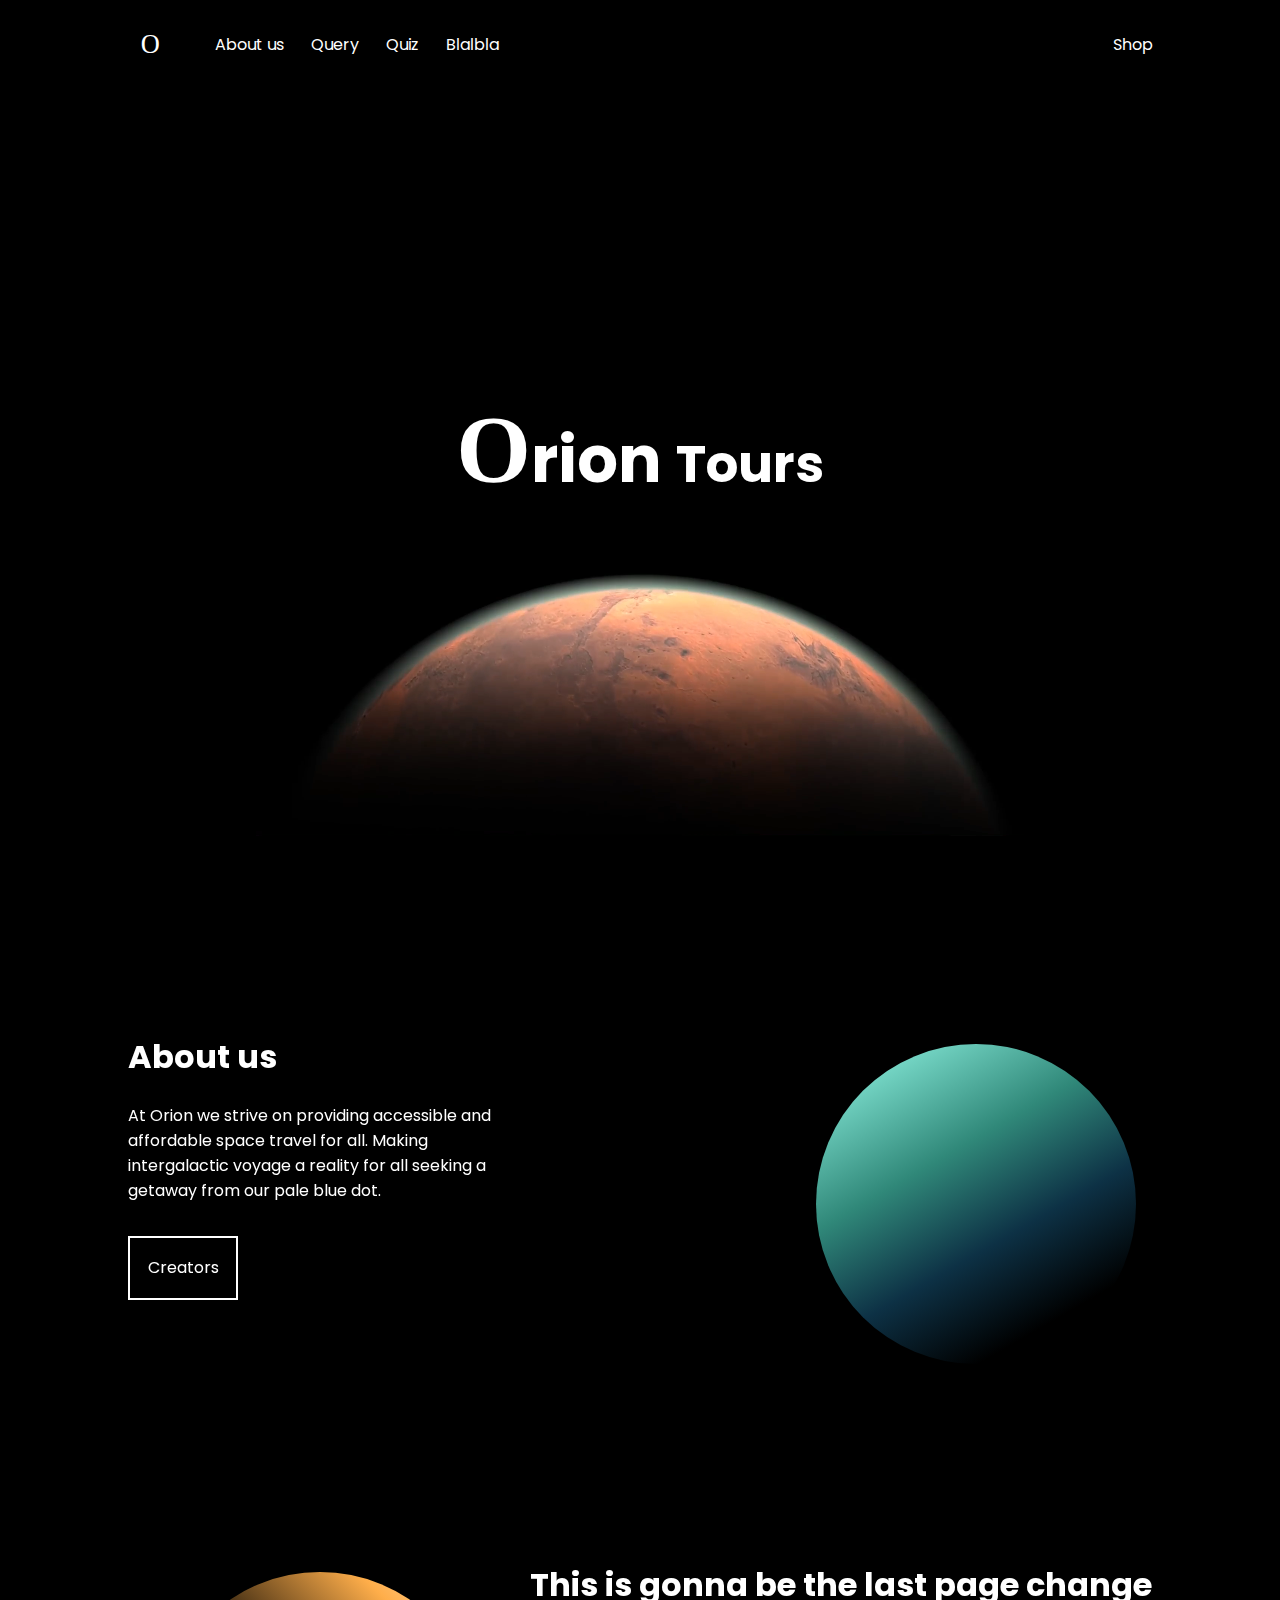
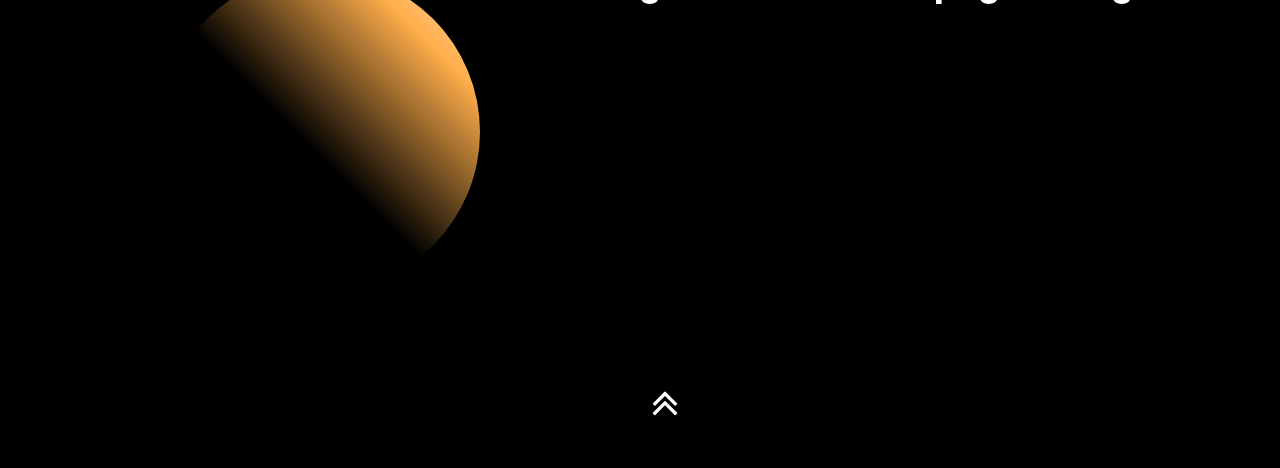
==== main-page.html @ 4e4b9c11 "push the bitches" ====
<!DOCTYPE html>
<html lang="en">
<head>
    <meta charset="UTF-8">
    <meta http-equiv="X-UA-Compatible" content="IE=edge">
    <meta name="viewport" content="width=device-width, initial-scale=1.0">
    <title>Orion Tours</title>
    <link rel="stylesheet" href="css/stylesheet.css">
    <link rel="stylesheet" href="css/main-stylesheet.css">
</head>
<body>
    <section class="hero">
        
        <div class="navigation">
            <a href="main-page.html" class="orion_logo"><span class="bigO">O</span></a>
            <nav>
                <ul class="primary-nav">
                    <li><a href="#about">About us</a></li>
                    <li><a href="query-page.html">Query</a></li>
                    <li><a href="quiz.html">Quiz</a></li>
                    <li><a href="#">Blalbla </a></li>
                </ul>

                <ul class="secondary-nav">
                    <li><a id="secondary-nav" href="#">Shop</a></li>
                </ul>
            </nav>
        </div>

        <h1 class="scroll"><span class="bigO">O</span>rion <span class="tours-h1">Tours</span></h1>

       
            <video autoplay muted loop id="video-pos" >
                <source src="assets/planet.mp4" type="video/mp4" >
            </video>
     
    </section>

    <section class="about" id="about">
        <div class="text-info">
            <h1 >About us </h1>
            <p>At Orion we strive on providing accessible and affordable space travel for all. Making intergalactic voyage a reality for all seeking a getaway from our pale blue dot. 
            </p>
          
            <a href="#" class="creator-button">Creators</a>
            
         </div>
         <div class="planet-circle"></div>
        

    </section>

    <section class="last-page">
        <h1>This is gonna be the last page change</h1>
        <div class="planet-circle-two"></div>
        <a href="#"><svg width="50" height="50" viewBox="0 0 2048 2048" xmlns="http://www.w3.org/2000/svg"><path d="M1523 1440q0 13-10 23l-50 50q-10 10-23 10t-23-10l-393-393-393 393q-10 10-23 10t-23-10l-50-50q-10-10-10-23t10-23l466-466q10-10 23-10t23 10l466 466q10 10 10 23zm0-384q0 13-10 23l-50 50q-10 10-23 10t-23-10l-393-393-393 393q-10 10-23 10t-23-10l-50-50q-10-10-10-23t10-23l466-466q10-10 23-10t23 10l466 466q10 10 10 23z"/></svg></a>

    </section>

    <script>
        /* parralax effect on h1 */
        window.addEventListener('scroll',function(e){
            const target= document.querySelector('.scroll');
            var scrolled = window.pageYOffset;
            var rate = scrolled * -0.5;
            target.style.transform = 'translate3d(0px,' +rate+'px, 0px)';
        });
    </script>
</body>
</html>
---- css/stylesheet.css ----
*{
    scroll-behavior:smooth;
}
.hero{
    block-size: 50em;
    width: 100%;
    height: 100vh;
    display: flex;
    justify-content: center;
    align-items: center;
}
#video-pos{
    position: absolute;
    top:47%;
    width: 60%;
    height: 60%;
    z-index: -2;
}
h1{
    z-index:-1;
}
.navigation{
    position: fixed;
    padding: 1em 0 0.5em 0;
    top: 0;
    width: 100%;
    background-color: black;
    float: left;
    z-index: 1;
}
.primary-nav{
    position: relative;
    width: 60%;
    left: 9%;
    float: left;

}
.secondary-nav{
    position: relative;
    float: right;
    right: 10%;  
}
a.orion_logo{
    position: relative;
    font-size: 1.1rem;
    padding: 1%;
    left: 10%;
    float: left;
}
a#secondary-nav:hover{
    color:  var(--orion-blue);
}
a:hover{
    color: var(--orion-orange);
}
a:active{
    color: var(--orion-blue);
}
a#secondary-nav:active{
    color: var(--orion-orange);
}

nav li {
    display: inline;
    text-decoration: none;
    padding-left: 1% ;
}
.hero h1{
    font-size: 4rem;
}
.tours-h1{
    font-style: normal;
    font-size: 3.2rem;
}
a{
    text-decoration: none;
    color: white;
    padding: 1%;
}


.bigO{
    font-family: Georgia, 'Times New Roman', Times, serif;
    font-size: 1.5em;
}
.about{
    block-size: 25em;
    padding: 7em 7em 0 8em;
    background-color: black;
}
.text-info{ 
    float: left;
    width: 30vw;
}
.planet-circle{
    margin: 2em;
    float: right;
    background: linear-gradient(150deg, rgba(153,255,237,1) 0%, rgba(48,136,121,1) 37%, rgba(13,49,69,1) 60%, rgba(0,0,0,1) 82%);
    border-radius: 50%;
    width: 20em;
    height: 20em;
}

.last-page{
    position: relative;
    block-size: 25em;
    padding: 10%;
}
.last-page h1 {
    float:right;
}
.planet-circle-two{
    margin: 2em;
    float: left;
    background: linear-gradient(225deg, rgba(255,226,191,1) 0%, rgba(255,174,74,1) 19%, rgba(0,0,0,1) 54%);
    border-radius: 50%;
    width: 20em;
    height: 20em;
}
svg{
    position: absolute;
    fill: white;
    align-items: center;
    bottom: 40px;
    left: 50%;
}
.creator-button{
    position: absolute;
    bottom: -400px;
    border: 2px solid white;
    padding: 1.1em;
}
a.creator-button:hover{
    color: black;
    background-color: white;
}
a.creator-button:active{
    color: white;
    background-color: black;
}
---- css/main-stylesheet.css ----
@import url('https://fonts.googleapis.com/css2?family=Poppins:wght@400;600&display=swap');
:root{
    --orion-blue: #308879;
    --orion-orange: #ffcf94;
}
body{
    margin: 0;
    padding: 0;
    font-family: 'Poppins', sans-serif;
    background-color:black;
    color: white;
}
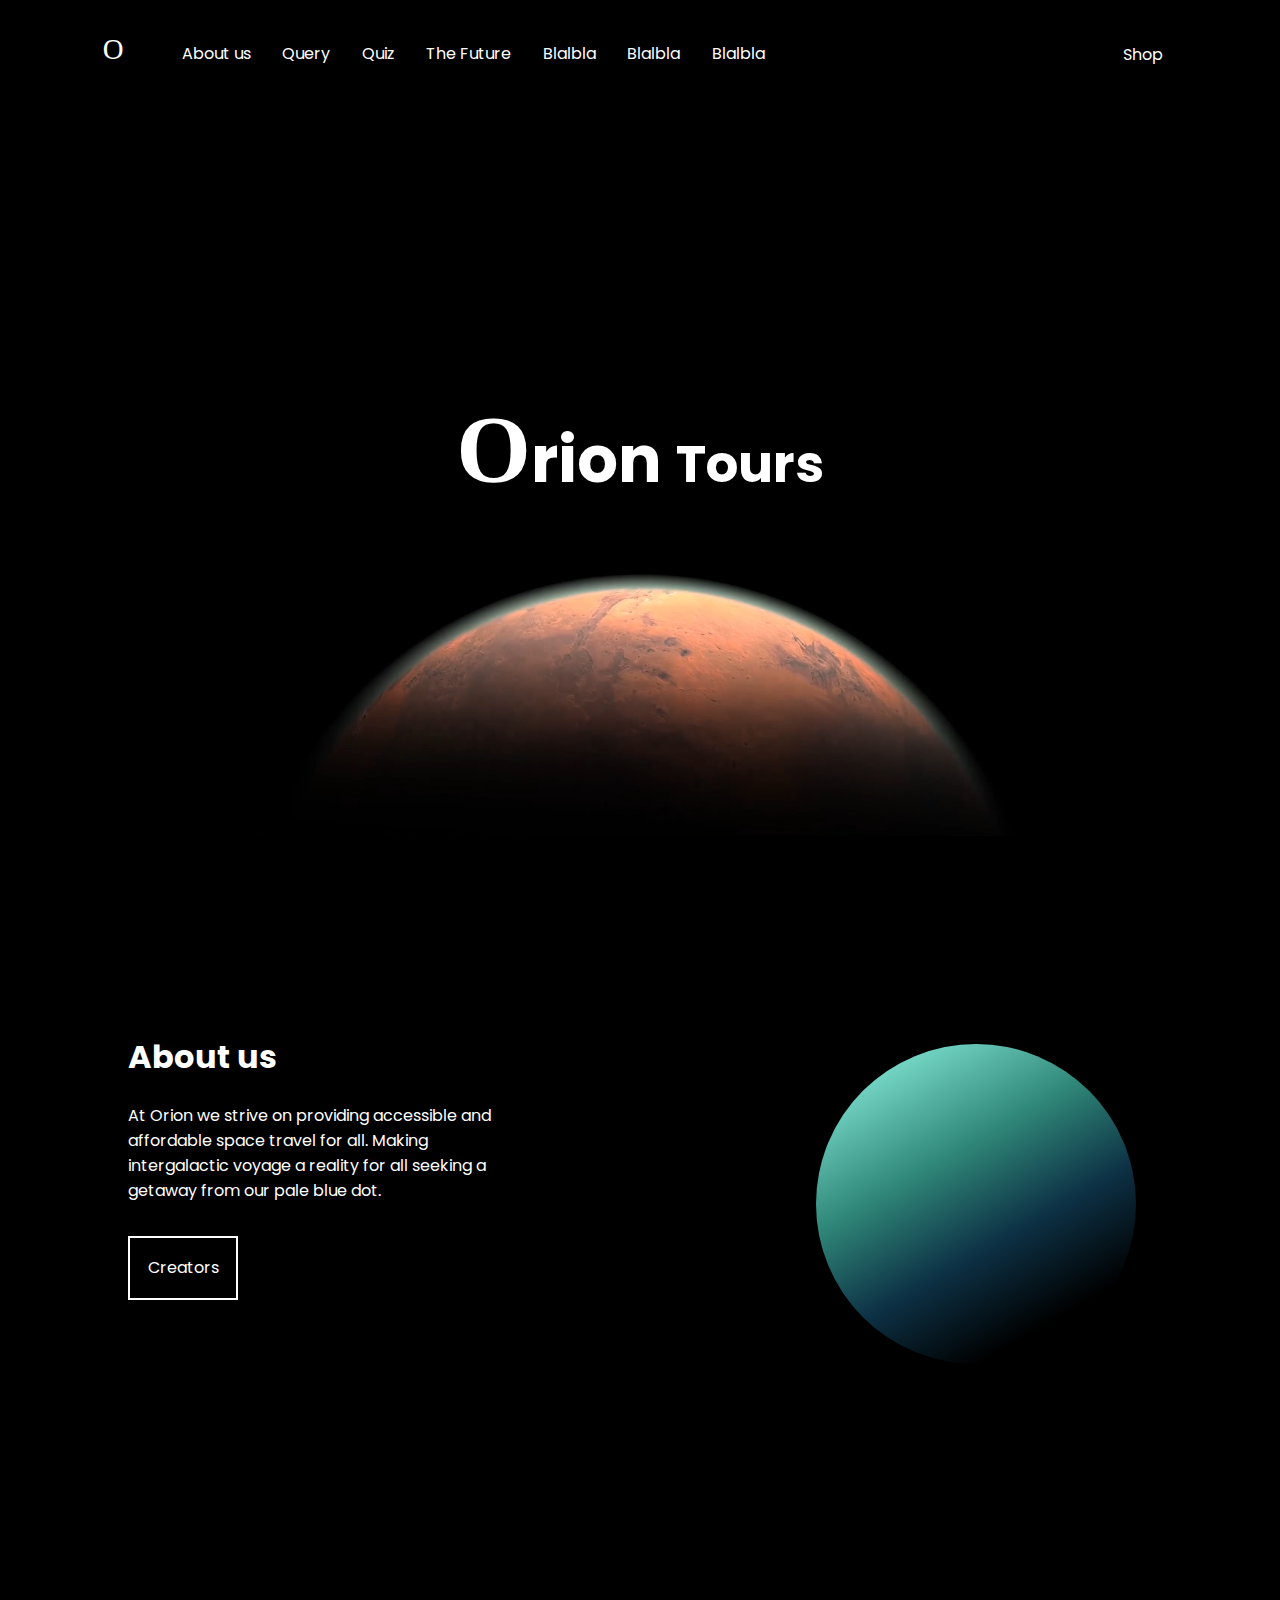
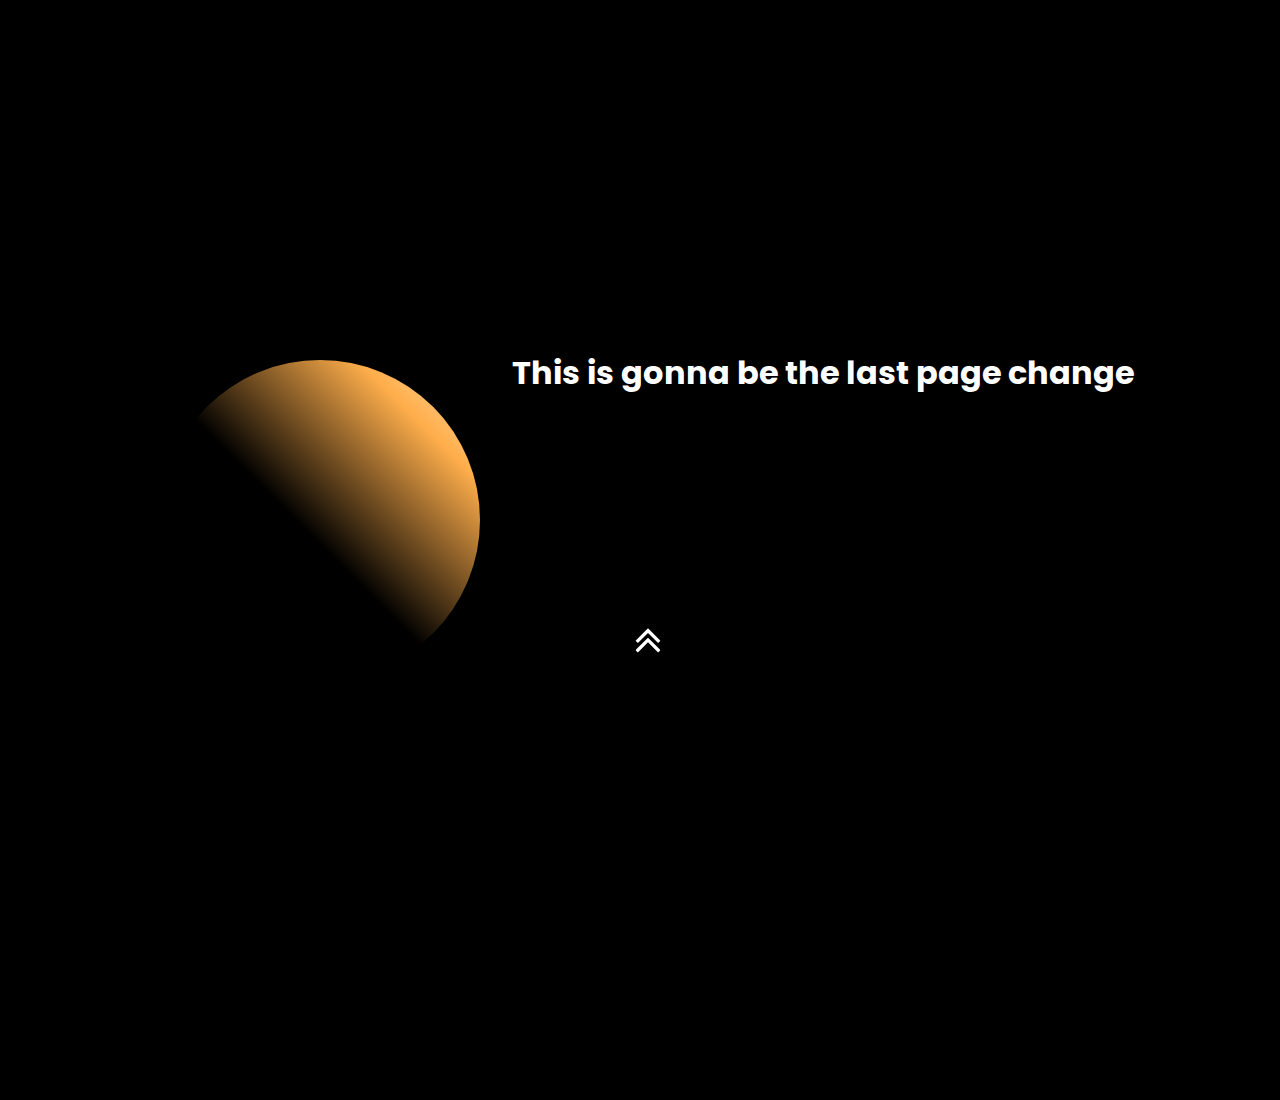
==== commit 691c37d2: "Blow your fucking mind" ====
--- a/main-page.html
+++ b/main-page.html
@@ -4,6 +4,7 @@
     <meta charset="UTF-8">
     <meta http-equiv="X-UA-Compatible" content="IE=edge">
     <meta name="viewport" content="width=device-width, initial-scale=1.0">
+    <link rel="shortcut icon" href="assets/favicon.png" type="image/png">
     <title>Orion Tours</title>
     <link rel="stylesheet" href="css/stylesheet.css">
     <link rel="stylesheet" href="css/main-stylesheet.css">
@@ -12,19 +13,31 @@
     <section class="hero">
         
         <div class="navigation">
-            <a href="main-page.html" class="orion_logo"><span class="bigO">O</span></a>
+        <div class="orion_logo">
+            <a href="main-page.html" ><span class="bigO">O</span></a>
+        </div>
+        <div class="primary-nav">
             <nav>
-                <ul class="primary-nav">
+                <ul >
                     <li><a href="#about">About us</a></li>
                     <li><a href="query-page.html">Query</a></li>
                     <li><a href="quiz.html">Quiz</a></li>
+                    <li><a href="personal-page.html">The Future</a></li>
                     <li><a href="#">Blalbla </a></li>
+                    <li><a href="#">Blalbla </a></li>
+                    <li><a href="#">Blalbla </a></li>
+                   
                 </ul>
-
-                <ul class="secondary-nav">
+            </nav>
+        </div>
+        <div class="secondary-nav">   
+            <nav>
+                <ul >
                     <li><a id="secondary-nav" href="#">Shop</a></li>
                 </ul>
-            </nav>
+            </nav>  
+        </div>
+
         </div>
 
         <h1 class="scroll"><span class="bigO">O</span>rion <span class="tours-h1">Tours</span></h1>
@@ -46,14 +59,16 @@
             
          </div>
          <div class="planet-circle"></div>
-        
+    <div class="bottom">
+            <a href="#"><svg width="50" height="50" viewBox="0 0 2048 2048" xmlns="http://www.w3.org/2000/svg"><path d="M1523 1440q0 13-10 23l-50 50q-10 10-23 10t-23-10l-393-393-393 393q-10 10-23 10t-23-10l-50-50q-10-10-10-23t10-23l466-466q10-10 23-10t23 10l466 466q10 10 10 23zm0-384q0 13-10 23l-50 50q-10 10-23 10t-23-10l-393-393-393 393q-10 10-23 10t-23-10l-50-50q-10-10-10-23t10-23l466-466q10-10 23-10t23 10l466 466q10 10 10 23z"/></svg></a>
+    </div>
 
     </section>
 
     <section class="last-page">
         <h1>This is gonna be the last page change</h1>
         <div class="planet-circle-two"></div>
-        <a href="#"><svg width="50" height="50" viewBox="0 0 2048 2048" xmlns="http://www.w3.org/2000/svg"><path d="M1523 1440q0 13-10 23l-50 50q-10 10-23 10t-23-10l-393-393-393 393q-10 10-23 10t-23-10l-50-50q-10-10-10-23t10-23l466-466q10-10 23-10t23 10l466 466q10 10 10 23zm0-384q0 13-10 23l-50 50q-10 10-23 10t-23-10l-393-393-393 393q-10 10-23 10t-23-10l-50-50q-10-10-10-23t10-23l466-466q10-10 23-10t23 10l466 466q10 10 10 23z"/></svg></a>
+        
 
     </section>
 
@@ -61,10 +76,11 @@
         /* parralax effect on h1 */
         window.addEventListener('scroll',function(e){
             const target= document.querySelector('.scroll');
-            var scrolled = window.pageYOffset;
-            var rate = scrolled * -0.5;
+            let scrolled = window.pageYOffset;
+            let rate = scrolled * -0.5;
             target.style.transform = 'translate3d(0px,' +rate+'px, 0px)';
         });
     </script>
+      
 </body>
 </html>--- a/css/stylesheet.css
+++ b/css/stylesheet.css
@@ -1,5 +1,6 @@
 *{
     scroll-behavior:smooth;
+    box-sizing: border-box;
 }
 .hero{
     block-size: 50em;
@@ -21,43 +22,36 @@
 }
 .navigation{
     position: fixed;
-    padding: 1em 0 0.5em 0;
-    top: 0;
+    top:0; 
+    display: flex;
+    align-items: baseline;
     width: 100%;
     background-color: black;
-    float: left;
     z-index: 1;
+    padding: 2% 8% 0 8%;
 }
 .primary-nav{
-    position: relative;
-    width: 60%;
-    left: 9%;
-    float: left;
+    width: 100%;
+    margin: 0;
+}
 
+.secondary-nav{
+    width: 10%;
+    margin: 0;
 }
-.secondary-nav{
-    position: relative;
-    float: right;
-    right: 10%;  
-}
-a.orion_logo{
-    position: relative;
-    font-size: 1.1rem;
-    padding: 1%;
-    left: 10%;
-    float: left;
+.orion_logo a{
+    font-size: 1.2em;
+    padding: 2%;
 }
 a#secondary-nav:hover{
-    color:  var(--orion-blue);
+    border-bottom:2px solid  var(--orion-blue);
 }
 a:hover{
-    color: var(--orion-orange);
+    border-bottom:2px solid var(--orion-orange);
 }
-a:active{
+.orion_logo a:hover{
     color: var(--orion-blue);
-}
-a#secondary-nav:active{
-    color: var(--orion-orange);
+    border: none;
 }
 
 nav li {
@@ -84,7 +78,7 @@
     font-size: 1.5em;
 }
 .about{
-    block-size: 25em;
+    height: 100vh;
     padding: 7em 7em 0 8em;
     background-color: black;
 }
@@ -102,8 +96,8 @@
 }
 
 .last-page{
-    position: relative;
-    block-size: 25em;
+    position: absolute;
+    height: 100vh;
     padding: 10%;
 }
 .last-page h1 {
@@ -118,11 +112,7 @@
     height: 20em;
 }
 svg{
-    position: absolute;
     fill: white;
-    align-items: center;
-    bottom: 40px;
-    left: 50%;
 }
 .creator-button{
     position: absolute;
@@ -138,3 +128,13 @@
     color: white;
     background-color: black;
 }
+.last-page a:hover{
+    border: none;
+}
+.bottom{
+    position: relative;
+    display: flex;
+    justify-content: center;
+    bottom: -1200px;
+    z-index: 1;
+}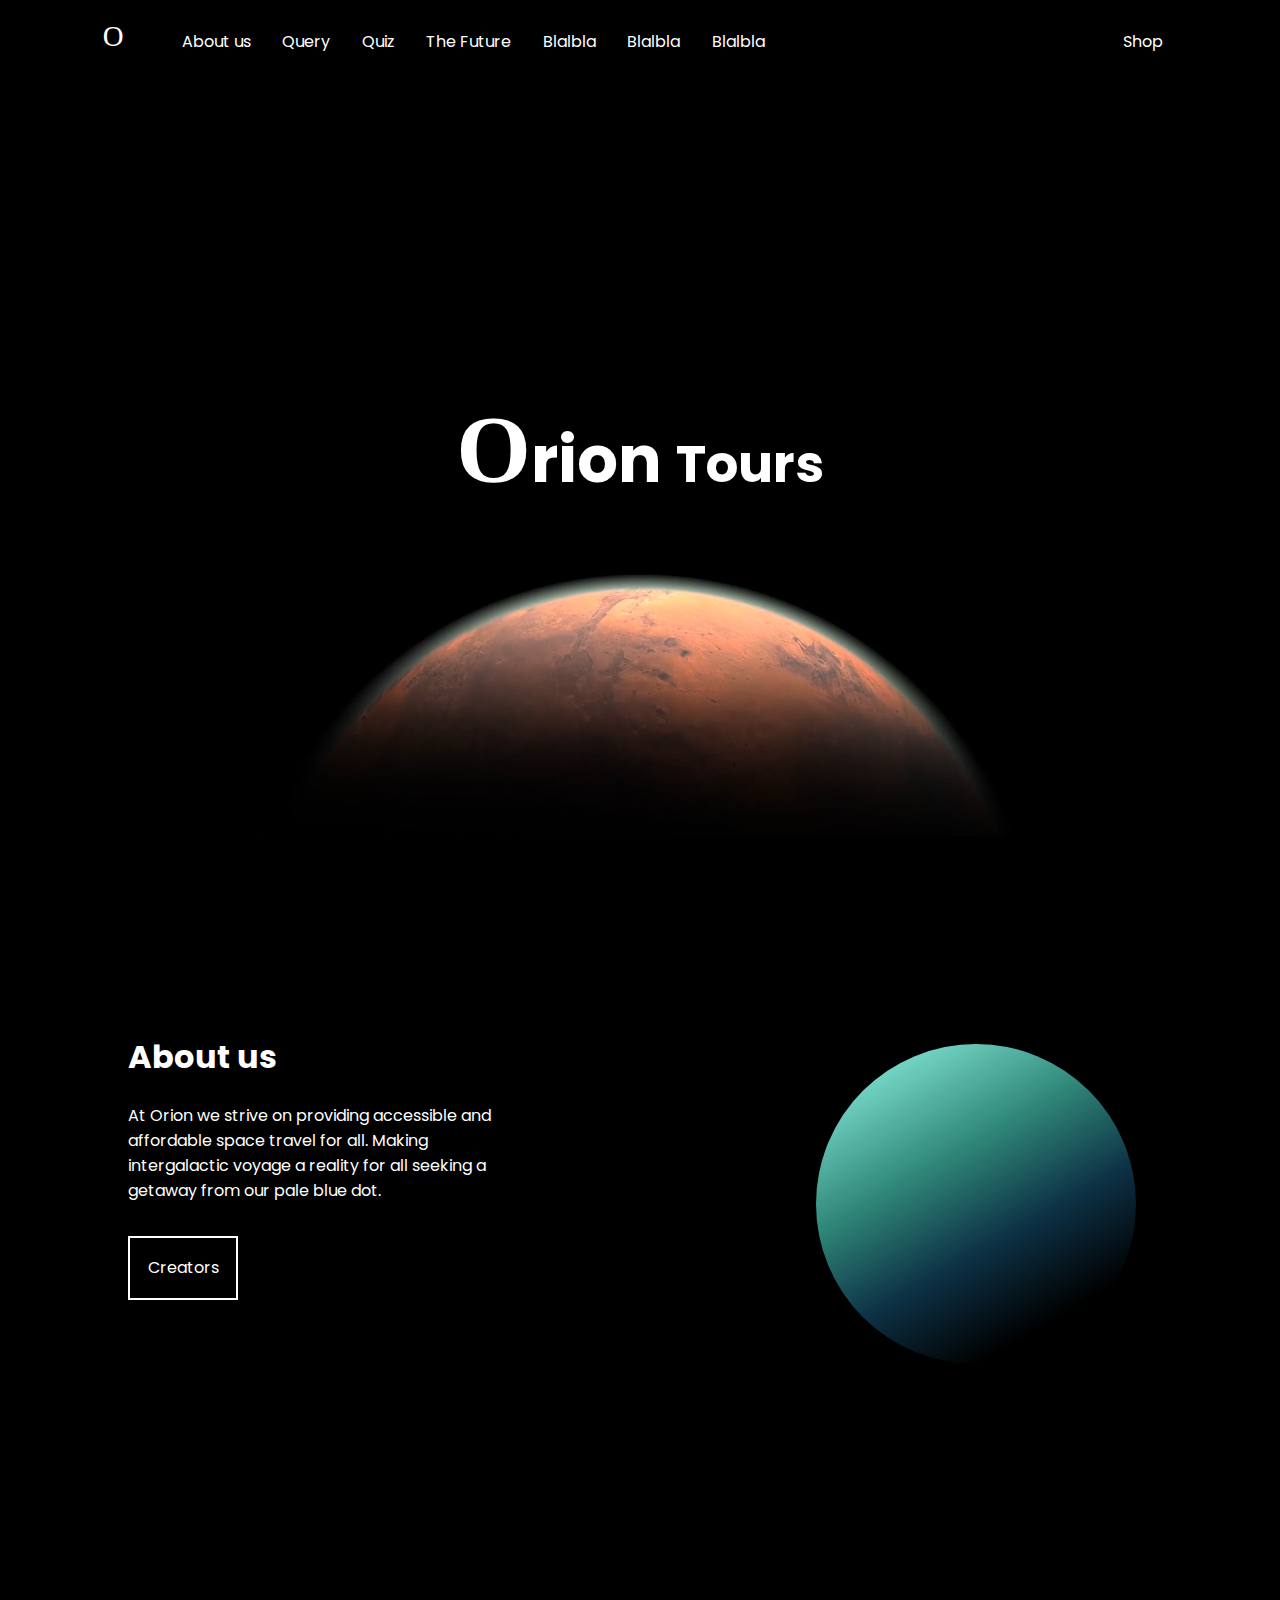
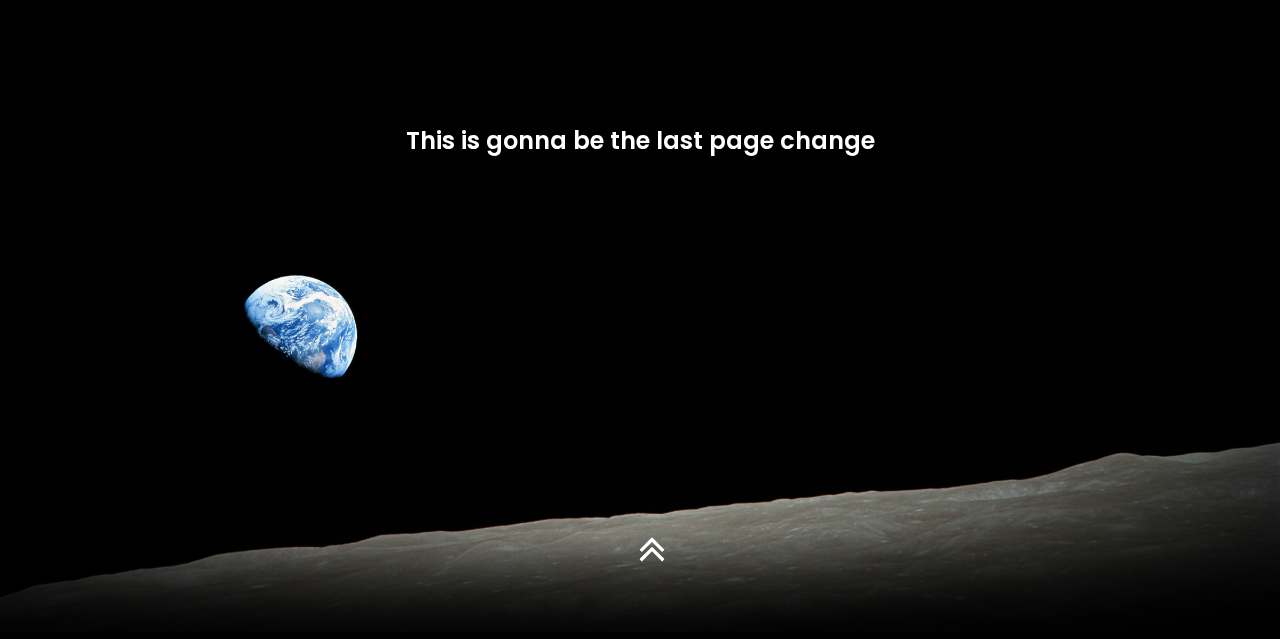
==== commit 3e9c76c2: "Doing bits ya dunno" ====
--- a/main-page.html
+++ b/main-page.html
@@ -54,21 +54,18 @@
             <h1 >About us </h1>
             <p>At Orion we strive on providing accessible and affordable space travel for all. Making intergalactic voyage a reality for all seeking a getaway from our pale blue dot. 
             </p>
-          
             <a href="#" class="creator-button">Creators</a>
-            
          </div>
          <div class="planet-circle"></div>
-    <div class="bottom">
-            <a href="#"><svg width="50" height="50" viewBox="0 0 2048 2048" xmlns="http://www.w3.org/2000/svg"><path d="M1523 1440q0 13-10 23l-50 50q-10 10-23 10t-23-10l-393-393-393 393q-10 10-23 10t-23-10l-50-50q-10-10-10-23t10-23l466-466q10-10 23-10t23 10l466 466q10 10 10 23zm0-384q0 13-10 23l-50 50q-10 10-23 10t-23-10l-393-393-393 393q-10 10-23 10t-23-10l-50-50q-10-10-10-23t10-23l466-466q10-10 23-10t23 10l466 466q10 10 10 23z"/></svg></a>
-    </div>
-
     </section>
 
     <section class="last-page">
-        <h1>This is gonna be the last page change</h1>
-        <div class="planet-circle-two"></div>
-        
+        <img src="assets/pale-blue-dot.jpg" alt="Moon and earth">
+        <p>This is gonna be the last page change</p>
+
+        <div class="bottom">
+            <a href="#"><svg width="50" height="50" viewBox="0 0 2048 2048" xmlns="http://www.w3.org/2000/svg"><path d="M1523 1440q0 13-10 23l-50 50q-10 10-23 10t-23-10l-393-393-393 393q-10 10-23 10t-23-10l-50-50q-10-10-10-23t10-23l466-466q10-10 23-10t23 10l466 466q10 10 10 23zm0-384q0 13-10 23l-50 50q-10 10-23 10t-23-10l-393-393-393 393q-10 10-23 10t-23-10l-50-50q-10-10-10-23t10-23l466-466q10-10 23-10t23 10l466 466q10 10 10 23z"/></svg></a>
+        </div>
 
     </section>
 
--- a/css/stylesheet.css
+++ b/css/stylesheet.css
@@ -28,7 +28,7 @@
     width: 100%;
     background-color: black;
     z-index: 1;
-    padding: 2% 8% 0 8%;
+    padding: 1% 8% 0 8%;
 }
 .primary-nav{
     width: 100%;
@@ -71,14 +71,12 @@
     color: white;
     padding: 1%;
 }
-
-
 .bigO{
     font-family: Georgia, 'Times New Roman', Times, serif;
     font-size: 1.5em;
 }
 .about{
-    height: 100vh;
+    height: 70vh;
     padding: 7em 7em 0 8em;
     background-color: black;
 }
@@ -97,19 +95,24 @@
 
 .last-page{
     position: absolute;
-    height: 100vh;
-    padding: 10%;
+    width: 100%;
+    height: 20vh;
+    margin: 0;
+    padding: 0;
 }
-.last-page h1 {
-    float:right;
+.last-page img{
+    
+    width: 100%;
+    
+    object-fit: cover;
+    z-index: -1;
 }
-.planet-circle-two{
-    margin: 2em;
-    float: left;
-    background: linear-gradient(225deg, rgba(255,226,191,1) 0%, rgba(255,174,74,1) 19%, rgba(0,0,0,1) 54%);
-    border-radius: 50%;
-    width: 20em;
-    height: 20em;
+.last-page p{
+    position: relative;
+    text-align: center;
+    font-size: 1.5em;
+    font-weight: 600;
+    bottom: 300%;
 }
 svg{
     fill: white;
@@ -133,8 +136,7 @@
 }
 .bottom{
     position: relative;
-    display: flex;
-    justify-content: center;
-    bottom: -1200px;
-    z-index: 1;
+    left: 48%;
+    bottom:110%;
+  
 }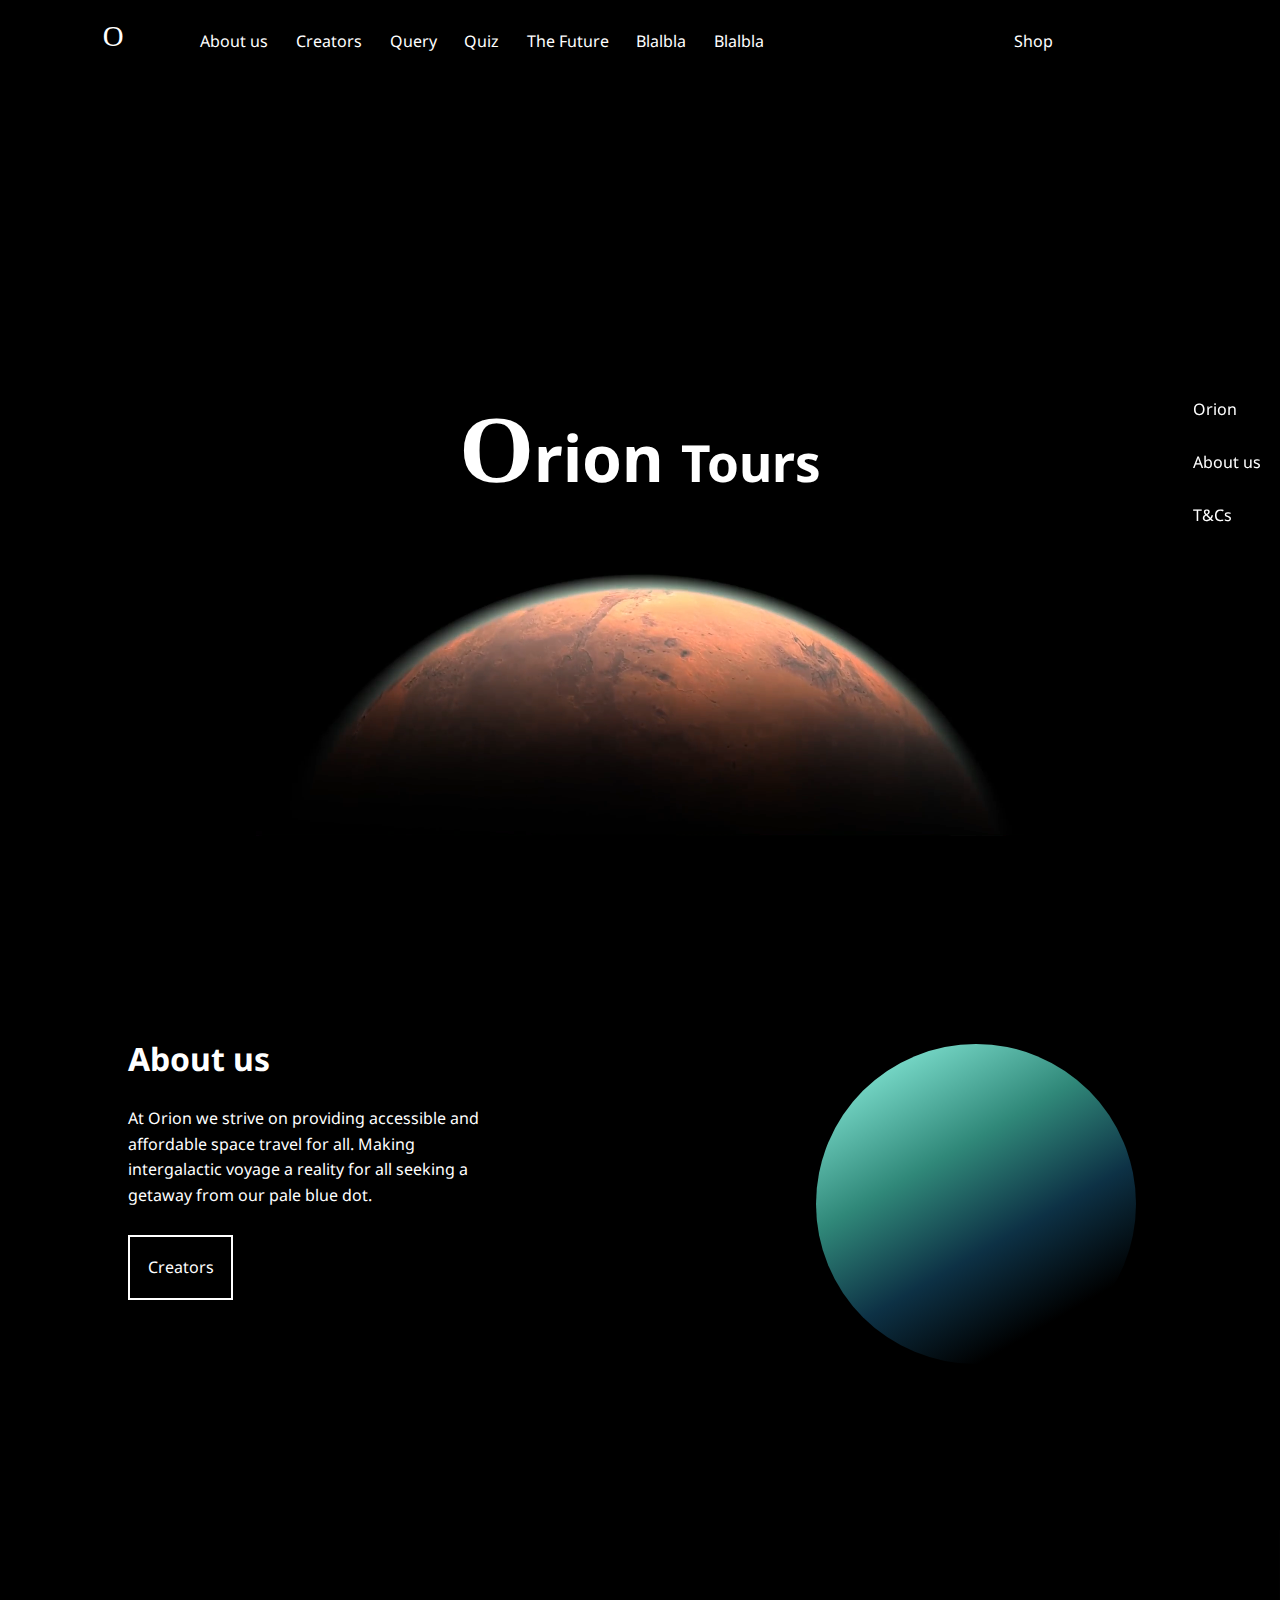
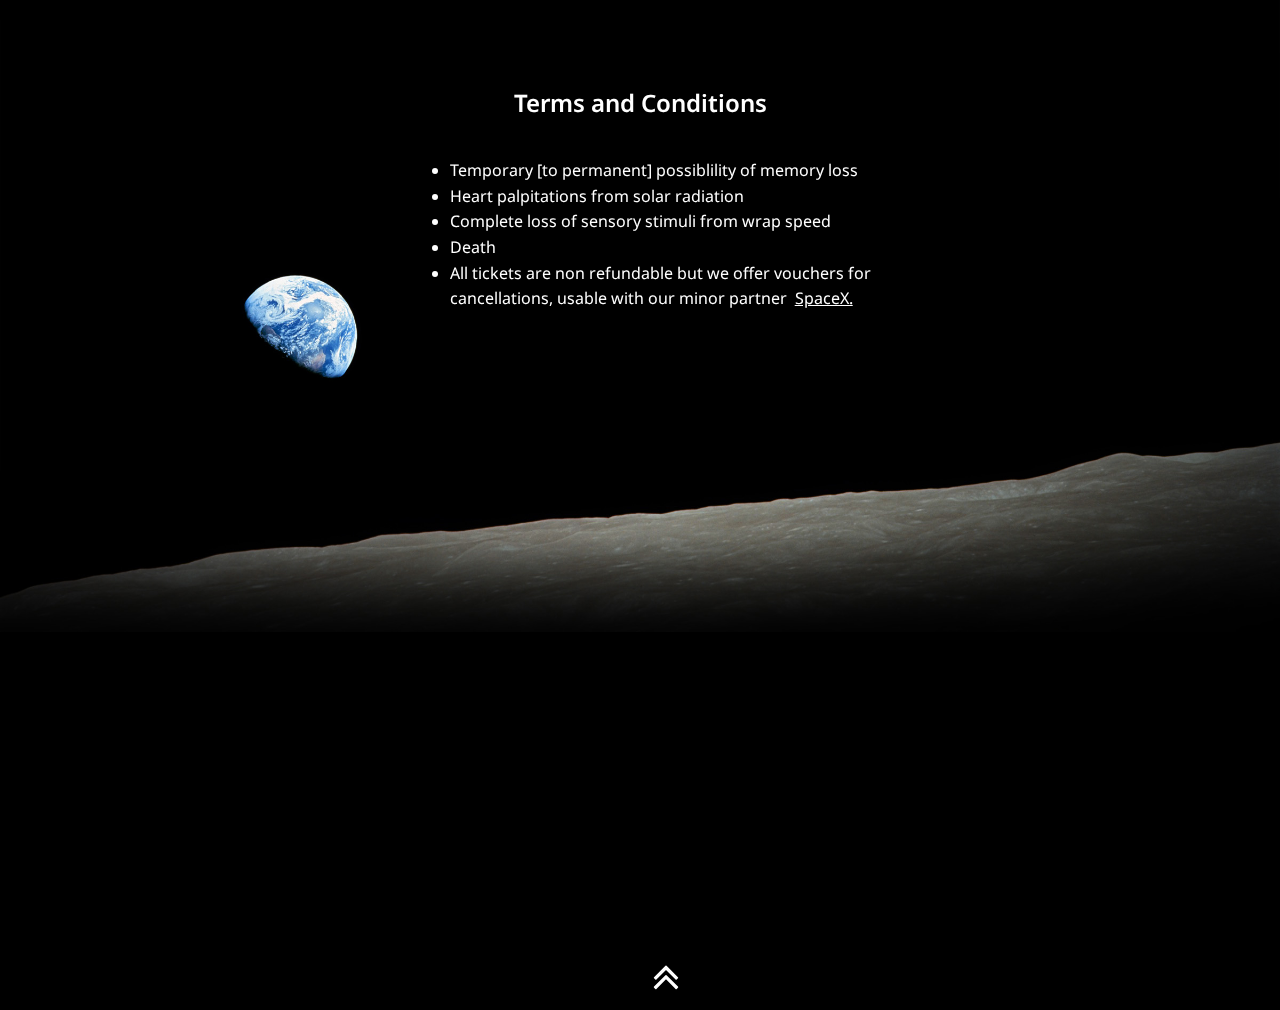
==== commit 5f17a519: "UwU" ====
--- a/main-page.html
+++ b/main-page.html
@@ -12,40 +12,50 @@
 <body>
     <section class="hero">
         
-        <div class="navigation">
-        <div class="orion_logo">
-            <a href="main-page.html" ><span class="bigO">O</span></a>
+        <div class="navigation" id="main-site">
+            <div class="orion_logo">
+                <a href="main-page.html"><span class="bigO">O</span></a>
+            </div>
+            <div class="primary-nav">
+                <nav>
+                    <ul>
+                        <li><a href="#about">About us</a></li>
+                        <li><a href="#">Creators </a></li>
+                        <li><a href="query-page.html">Query</a></li>
+                        <li><a href="quiz.html">Quiz</a></li>
+                        <li><a href="personal-page.html">The Future</a></li>
+                        <li><a href="#">Blalbla </a></li>
+                        <li><a href="#">Blalbla </a></li>
+        
+                    </ul>
+                </nav>
+            </div>
+            <div class="secondary-nav">
+                <nav>
+                    <ul>
+                        <li><a id="secondary-nav" href="#">Shop</a></li>
+                    </ul>
+                </nav>
+            </div>
+        
         </div>
-        <div class="primary-nav">
+        <div class="side-nav">
             <nav>
-                <ul >
+                <ul>
+                    <li><a href="#">Orion</a></li>
                     <li><a href="#about">About us</a></li>
-                    <li><a href="query-page.html">Query</a></li>
-                    <li><a href="quiz.html">Quiz</a></li>
-                    <li><a href="personal-page.html">The Future</a></li>
-                    <li><a href="#">Blalbla </a></li>
-                    <li><a href="#">Blalbla </a></li>
-                    <li><a href="#">Blalbla </a></li>
-                   
+                    <li><a href="#tc">T&Cs</a></li>
+        
                 </ul>
             </nav>
-        </div>
-        <div class="secondary-nav">   
-            <nav>
-                <ul >
-                    <li><a id="secondary-nav" href="#">Shop</a></li>
-                </ul>
-            </nav>  
-        </div>
-
         </div>
 
         <h1 class="scroll"><span class="bigO">O</span>rion <span class="tours-h1">Tours</span></h1>
 
        
-            <video autoplay muted loop id="video-pos" >
-                <source src="assets/planet.mp4" type="video/mp4" >
-            </video>
+        <video autoplay muted loop id="video-pos" >
+            <source src="assets/planet.mp4" type="video/mp4" >
+        </video>
      
     </section>
 
@@ -59,9 +69,18 @@
          <div class="planet-circle"></div>
     </section>
 
-    <section class="last-page">
-        <img src="assets/pale-blue-dot.jpg" alt="Moon and earth">
-        <p>This is gonna be the last page change</p>
+    <section class="last-page"  >
+        <img id="tc" src="assets/pale-blue-dot.jpg" alt="Moon and earth">
+        <h2 >Terms and Conditions</h2>
+        <div class="tc">
+            <ul>
+                <li>Temporary [to permanent] possiblility of memory loss</li>
+                <li>Heart palpitations from solar radiation</li>
+                <li>Complete loss of sensory stimuli from wrap speed</li>
+                <li>Death</li>
+                <li>All tickets are non refundable but we offer vouchers for <br> cancellations, usable with our minor partner <a href="https://www.spacex.com/">SpaceX.</a></li>
+            </ul>
+        </div>  
 
         <div class="bottom">
             <a href="#"><svg width="50" height="50" viewBox="0 0 2048 2048" xmlns="http://www.w3.org/2000/svg"><path d="M1523 1440q0 13-10 23l-50 50q-10 10-23 10t-23-10l-393-393-393 393q-10 10-23 10t-23-10l-50-50q-10-10-10-23t10-23l466-466q10-10 23-10t23 10l466 466q10 10 10 23zm0-384q0 13-10 23l-50 50q-10 10-23 10t-23-10l-393-393-393 393q-10 10-23 10t-23-10l-50-50q-10-10-10-23t10-23l466-466q10-10 23-10t23 10l466 466q10 10 10 23z"/></svg></a>
--- a/css/stylesheet.css
+++ b/css/stylesheet.css
@@ -17,48 +17,31 @@
     height: 60%;
     z-index: -2;
 }
+#main-site{
+    background-color: black;
+}
+.side-nav{
+    position: fixed;
+    width: 10%;
+    right: 0;
+    z-index: 2;
+}
+.side-nav nav a{
+    display: block;
+}
+.side-nav nav a:hover{
+    border: none;
+    color: var(--orion-blue);
+    
+}
+.side-nav nav a:active{
+    color: var(--orion-blue);
+}
+
 h1{
     z-index:-1;
 }
-.navigation{
-    position: fixed;
-    top:0; 
-    display: flex;
-    align-items: baseline;
-    width: 100%;
-    background-color: black;
-    z-index: 1;
-    padding: 1% 8% 0 8%;
-}
-.primary-nav{
-    width: 100%;
-    margin: 0;
-}
 
-.secondary-nav{
-    width: 10%;
-    margin: 0;
-}
-.orion_logo a{
-    font-size: 1.2em;
-    padding: 2%;
-}
-a#secondary-nav:hover{
-    border-bottom:2px solid  var(--orion-blue);
-}
-a:hover{
-    border-bottom:2px solid var(--orion-orange);
-}
-.orion_logo a:hover{
-    color: var(--orion-blue);
-    border: none;
-}
-
-nav li {
-    display: inline;
-    text-decoration: none;
-    padding-left: 1% ;
-}
 .hero h1{
     font-size: 4rem;
 }
@@ -66,15 +49,7 @@
     font-style: normal;
     font-size: 3.2rem;
 }
-a{
-    text-decoration: none;
-    color: white;
-    padding: 1%;
-}
-.bigO{
-    font-family: Georgia, 'Times New Roman', Times, serif;
-    font-size: 1.5em;
-}
+
 .about{
     height: 70vh;
     padding: 7em 7em 0 8em;
@@ -94,25 +69,34 @@
 }
 
 .last-page{
-    position: absolute;
+    position: relative;
     width: 100%;
     height: 20vh;
     margin: 0;
     padding: 0;
 }
 .last-page img{
-    
     width: 100%;
-    
     object-fit: cover;
     z-index: -1;
 }
-.last-page p{
+.last-page h2{
     position: relative;
     text-align: center;
     font-size: 1.5em;
     font-weight: 600;
-    bottom: 300%;
+    bottom: 320%;
+}
+.tc{
+    position: relative;
+    display: flex;
+    align-items: center;
+    justify-content: center;
+    top: -320%;
+
+}
+.tc li a{
+    text-decoration:underline;
 }
 svg{
     fill: white;
@@ -134,9 +118,11 @@
 .last-page a:hover{
     border: none;
 }
-.bottom{
-    position: relative;
-    left: 48%;
-    bottom:110%;
+.bottom { 
+    position: absolute;
+    left: 50%;
+    bottom: -500%;
+    
+    
   
 }--- a/css/main-stylesheet.css
+++ b/css/main-stylesheet.css
@@ -1,12 +1,63 @@
-@import url('https://fonts.googleapis.com/css2?family=Poppins:wght@400;600&display=swap');
+@import url('https://fonts.googleapis.com/css2?family=Noto+Sans:wght@400;700&display=swap');
 :root{
-    --orion-blue: #308879;
-    --orion-orange: #ffcf94;
+    --orion-blue: #46cab4;
+    --orion-orange: #fcd2a0;
 }
 body{
     margin: 0;
     padding: 0;
-    font-family: 'Poppins', sans-serif;
+    font-family: 'Noto Sans', sans-serif;
     background-color:black;
     color: white;
-}+    line-height: 1.6;
+}
+
+/* navigation styling */
+.navigation{
+    position: fixed;
+    top:0; 
+    display: flex;
+    align-items: baseline;
+    width: 100%;
+    background: linear-gradient(180deg, rgba(0,0,0,0.6153054971988796) 0%, rgba(30,43,41,0) 85%);
+    z-index: 1;
+    padding: 1% 8% 0 8%;
+}
+.primary-nav{
+    width: 100%;
+    margin: 0;
+}
+.secondary-nav{
+    width: 25%;   
+}
+.orion_logo{
+    margin-right: 2%;
+}
+.orion_logo a{
+    font-size: 1.2em;
+    padding: 2%;
+}
+a#secondary-nav:hover{
+    border-bottom:3px solid  var(--orion-blue);
+}
+a:hover{
+    border-bottom:3px solid var(--orion-orange);
+}
+.orion_logo a:hover{
+    color: var(--orion-blue);
+    border: none;
+}
+nav li {
+    display: inline;
+    text-decoration: none;
+    padding-left: 1% ;
+}
+a{
+    text-decoration: none;
+    color: white;
+    padding: 1%;
+}
+.bigO{
+    font-family: Georgia, 'Times New Roman', Times, serif;
+    font-size: 1.5em;
+}
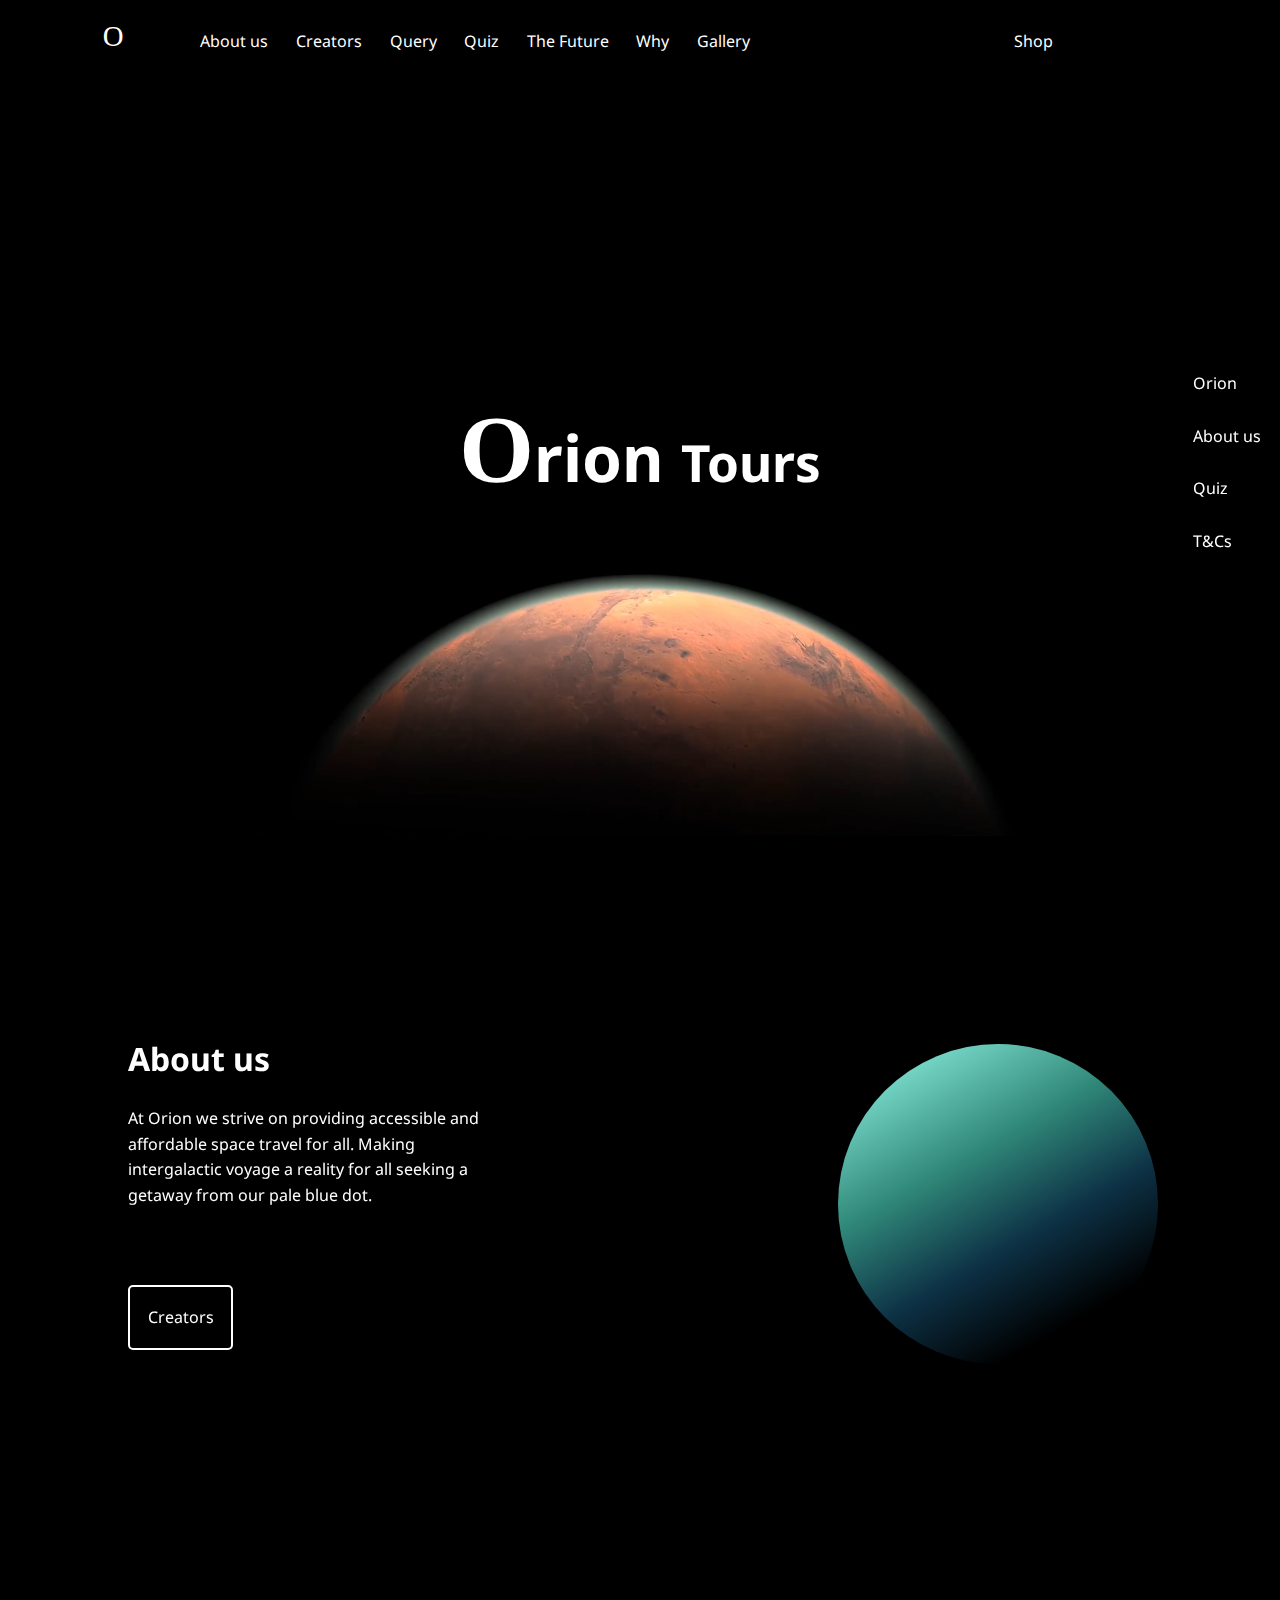
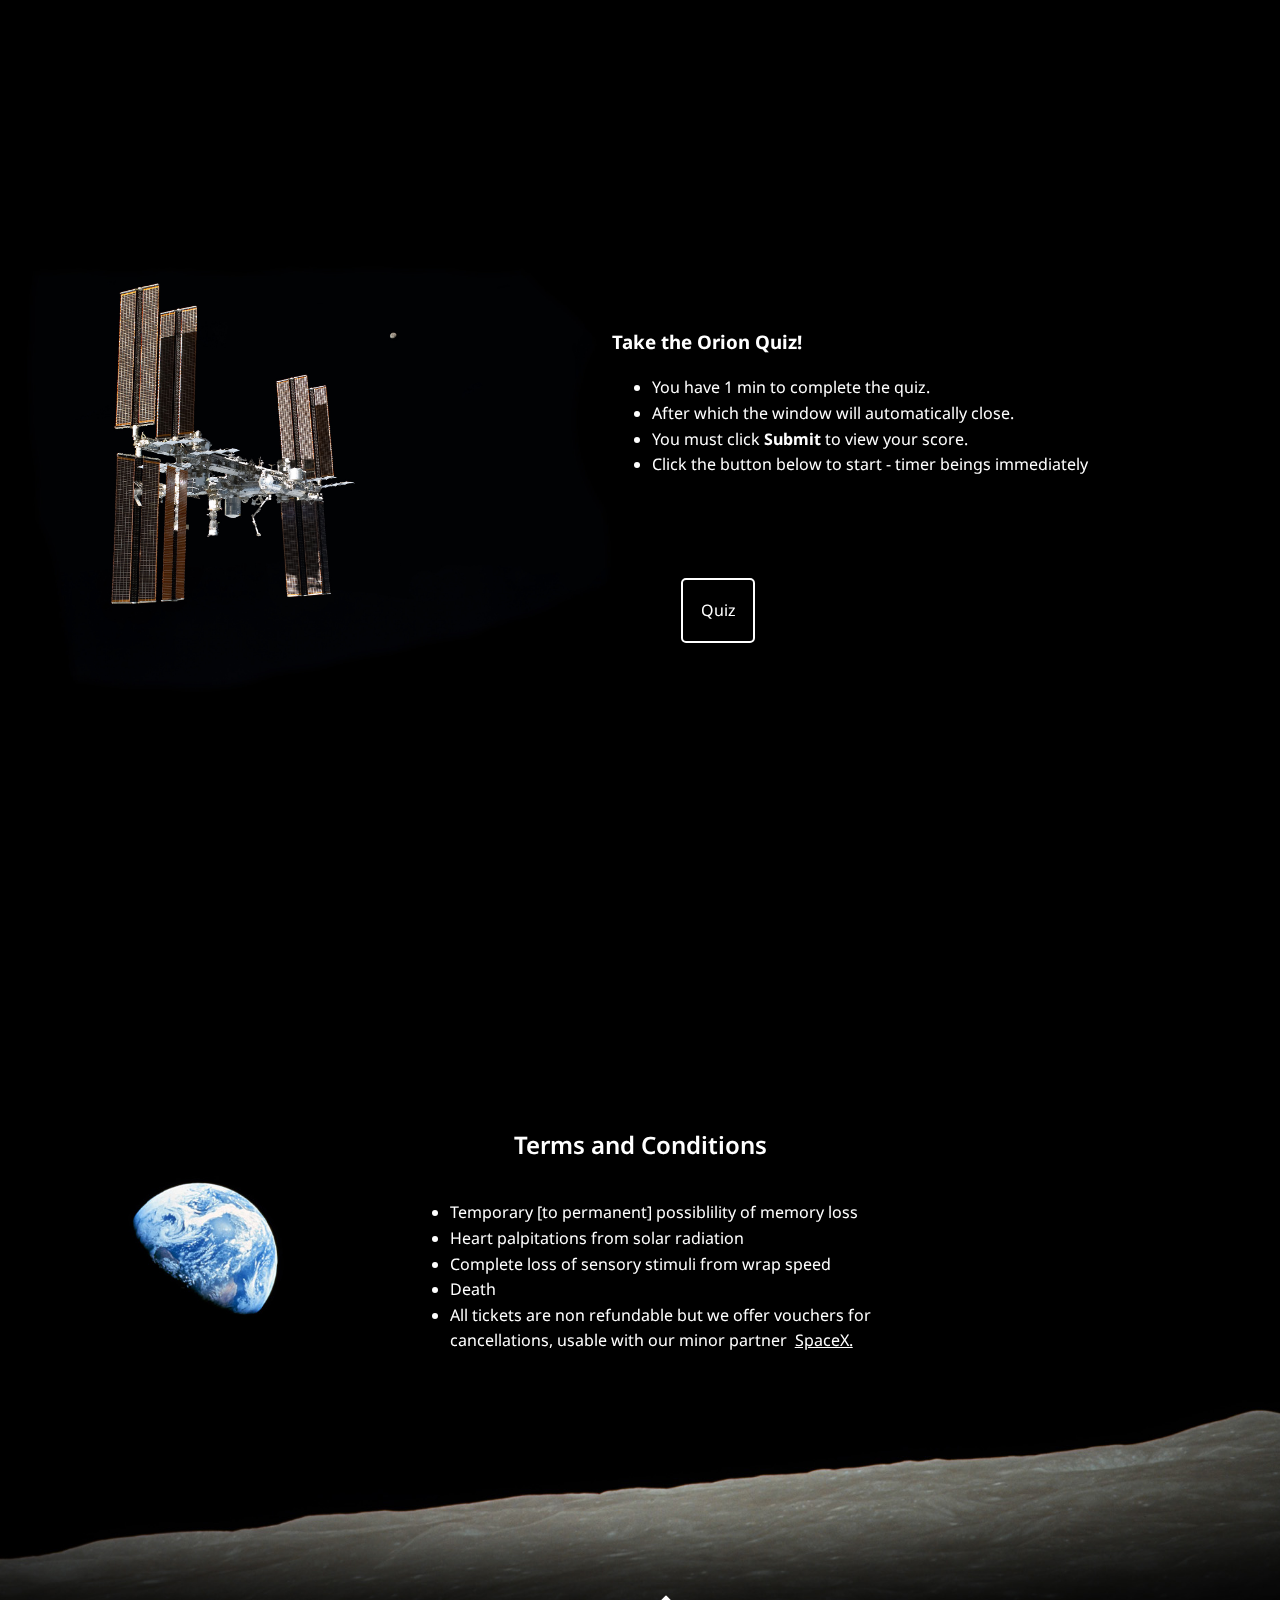
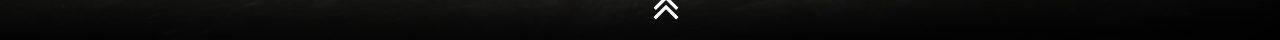
==== commit 14dd0c2a: "yep" ====
--- a/main-page.html
+++ b/main-page.html
@@ -20,12 +20,12 @@
                 <nav>
                     <ul>
                         <li><a href="#about">About us</a></li>
-                        <li><a href="#">Creators </a></li>
+                        <li><a href="https://w1784006.users.ecs.westminster.ac.uk/webDev1/studentpage.html">Creators </a></li>
                         <li><a href="query-page.html">Query</a></li>
-                        <li><a href="quiz.html">Quiz</a></li>
+                        <li><a href="https://w1784006.users.ecs.westminster.ac.uk/webDev1/newfile.html">Quiz</a></li>
                         <li><a href="personal-page.html">The Future</a></li>
-                        <li><a href="#">Blalbla </a></li>
-                        <li><a href="#">Blalbla </a></li>
+                        <li><a href="https://w1823773.users.ecs.westminster.ac.uk/webDev/why.html">Why </a></li>
+                        <li><a href="https://w1784006.users.ecs.westminster.ac.uk/webDev1/gallery.html">Gallery </a></li>
         
                     </ul>
                 </nav>
@@ -33,17 +33,18 @@
             <div class="secondary-nav">
                 <nav>
                     <ul>
-                        <li><a id="secondary-nav" href="#">Shop</a></li>
+                        <li><a id="secondary-nav" href="https://w1823773.users.ecs.westminster.ac.uk/webDev/travel.html">Shop</a></li>
                     </ul>
                 </nav>
             </div>
+        </div>
         
-        </div>
         <div class="side-nav">
             <nav>
                 <ul>
                     <li><a href="#">Orion</a></li>
                     <li><a href="#about">About us</a></li>
+                    <li><a href="#quiz">Quiz</a></li>
                     <li><a href="#tc">T&Cs</a></li>
         
                 </ul>
@@ -64,15 +65,33 @@
             <h1 >About us </h1>
             <p>At Orion we strive on providing accessible and affordable space travel for all. Making intergalactic voyage a reality for all seeking a getaway from our pale blue dot. 
             </p>
-            <a href="#" class="creator-button">Creators</a>
+            <a href="https://w1784006.users.ecs.westminster.ac.uk/webDev1/studentpage.html" class="creator-button">Creators</a>
          </div>
          <div class="planet-circle"></div>
     </section>
 
-    <section class="last-page"  >
+
+    <section class="quiz" id="quiz">
+        <img src="assets/iss.jpg" alt="International Space Station">
+        <div>
+            <h3>Take the Orion Quiz!</h3>
+            <ul>
+                <li>You have 1 min to complete the quiz.</li>
+                <li>After which the window will automatically close.</li>
+                <li>You must click <b>Submit</b> to view your score.</li>
+                <li>Click the button below to start - timer beings immediately</li>
+            </ul>
+            
+        </div>  
+        <a href="https://w1784006.users.ecs.westminster.ac.uk/webDev1/newfile.html" class="creator-button">Quiz</a>
+    </section>
+
+
+    <section class="last-page">
         <img id="tc" src="assets/pale-blue-dot.jpg" alt="Moon and earth">
-        <h2 >Terms and Conditions</h2>
+        
         <div class="tc">
+            <h2 >Terms and Conditions</h2>
             <ul>
                 <li>Temporary [to permanent] possiblility of memory loss</li>
                 <li>Heart palpitations from solar radiation</li>
--- a/css/stylesheet.css
+++ b/css/stylesheet.css
@@ -3,6 +3,7 @@
     box-sizing: border-box;
 }
 .hero{
+    position: relative;
     block-size: 50em;
     width: 100%;
     height: 100vh;
@@ -49,51 +50,87 @@
     font-style: normal;
     font-size: 3.2rem;
 }
-
 .about{
-    height: 70vh;
+    position: relative;
+    height: 100vh;
     padding: 7em 7em 0 8em;
-    background-color: black;
 }
 .text-info{ 
     float: left;
     width: 30vw;
 }
+.creator-button{
+    position: absolute;
+    bottom: 50%;
+    border: 2px solid white;
+    border-radius: 5px;
+    padding: 1.1em;
+}
+a.creator-button:hover{
+    color: black;
+    border: 2px solid var(--orion-blue);
+    background-color: var(--orion-blue);
+}
+
 .planet-circle{
     margin: 2em;
-    float: right;
+    position:absolute;
+    right:7%;
     background: linear-gradient(150deg, rgba(153,255,237,1) 0%, rgba(48,136,121,1) 37%, rgba(13,49,69,1) 60%, rgba(0,0,0,1) 82%);
     border-radius: 50%;
-    width: 20em;
-    height: 20em;
+    width: 20rem;
+    height: 20rem;
 }
+.quiz{
+    position: relative;
+    height: 60vh;
+    width: 100%;
+}
+.quiz img{
+    position: absolute;
+    z-index: -1;
+    width: 80%;
+    height: 100%;
+    object-fit: cover;
+}
+.quiz div{
+    position: absolute;
+    right: 15%;
+    top: 20%;
+}
+.quiz a{
+    position: absolute;
+    right: 41%;
+    bottom: 18%;
 
+}
 .last-page{
     position: relative;
     width: 100%;
-    height: 20vh;
+    height: 100vh;
     margin: 0;
     padding: 0;
 }
 .last-page img{
+    position: absolute;
     width: 100%;
+    height: 100%;
     object-fit: cover;
     z-index: -1;
 }
 .last-page h2{
-    position: relative;
-    text-align: center;
     font-size: 1.5em;
     font-weight: 600;
-    bottom: 320%;
+    bottom: 10%;
 }
 .tc{
-    position: relative;
+    width: 100%;
+    position: absolute;
     display: flex;
     align-items: center;
     justify-content: center;
-    top: -320%;
-
+    flex-direction: column;
+    bottom: 30%;
 }
 .tc li a{
     text-decoration:underline;
@@ -101,28 +138,11 @@
 svg{
     fill: white;
 }
-.creator-button{
-    position: absolute;
-    bottom: -400px;
-    border: 2px solid white;
-    padding: 1.1em;
-}
-a.creator-button:hover{
-    color: black;
-    background-color: white;
-}
-a.creator-button:active{
-    color: white;
-    background-color: black;
-}
 .last-page a:hover{
     border: none;
 }
 .bottom { 
     position: absolute;
     left: 50%;
-    bottom: -500%;
-    
-    
-  
+    bottom: 0%;
 }